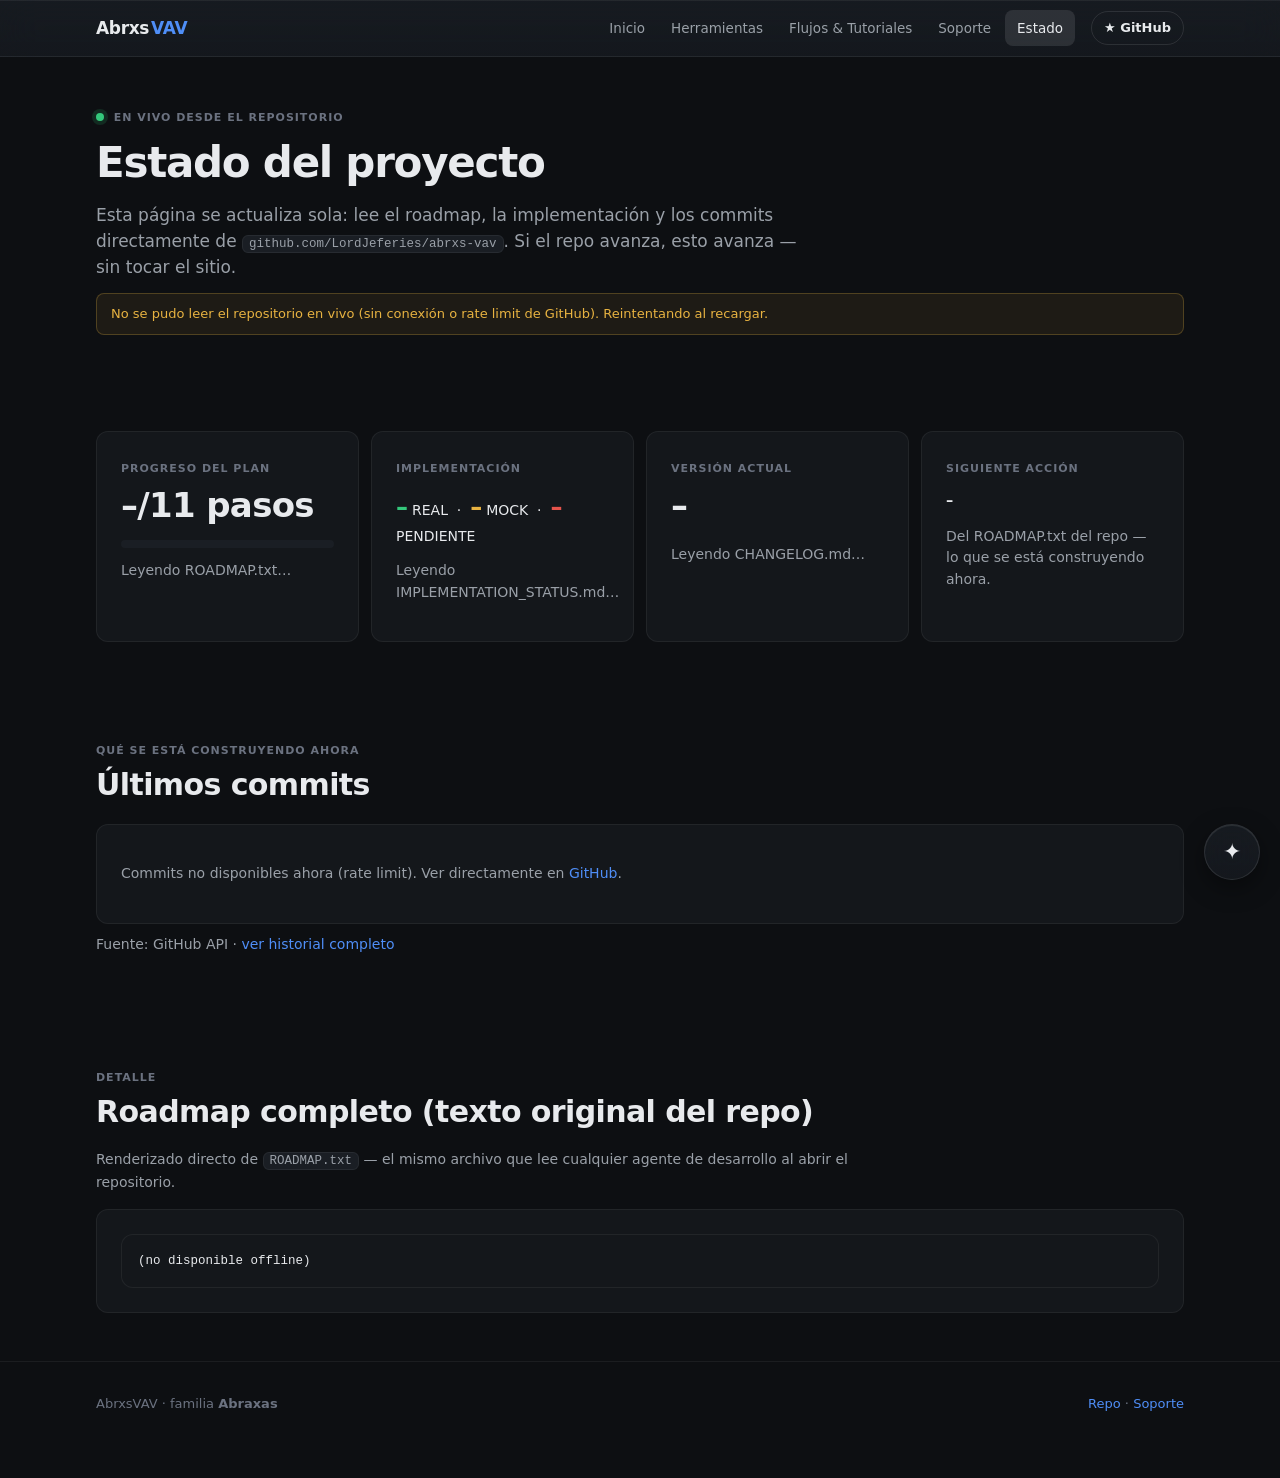
==== status.html @ 5ef49d7b "Sitio oficial AbrxsVAV: landing, herramientas, flujos+tutoriales, soporte, asistente local y status " ====
<!doctype html>
<html lang="es">
<head>
<meta charset="utf-8">
<meta name="viewport" content="width=device-width,initial-scale=1,viewport-fit=cover">
<title>Estado del proyecto — AbrxsVAV</title>
<meta name="description" content="Estado en vivo del desarrollo de AbrxsVAV, leído directamente del repositorio: roadmap, versiones y últimos commits.">
<meta name="theme-color" content="#0d0f12">
<link rel="stylesheet" href="assets/style.css">
</head>
<body>
<nav class="nav"><div class="nav-in">
  <a class="brand" href="index.html">Abrxs<b>VAV</b></a>
  <div class="nav-links">
    <a href="index.html">Inicio</a><a href="tools.html">Herramientas</a>
    <a href="workflows.html">Flujos & Tutoriales</a><a href="support.html">Soporte</a>
    <a href="status.html">Estado</a>
  </div>
  <a class="gh-link" href="https://github.com/LordJeferies/abrxs-vav" target="_blank" rel="noopener">★ GitHub</a>
</div></nav>

<main class="wrap">
<section>
  <span class="k"><span class="live-dot"></span>&nbsp; En vivo desde el repositorio</span>
  <h1 style="font-size:clamp(28px,4vw,42px)">Estado del proyecto</h1>
  <p class="lead">Esta página se actualiza sola: lee el roadmap, la implementación y los commits
  directamente de <code>github.com/LordJeferies/abrxs-vav</code>. Si el repo avanza, esto avanza —
  sin tocar el sitio.</p>
  <div class="err-note" id="net-error" style="display:none"></div>
</section>

<section>
  <div class="status-grid">
    <div class="card"><span class="k">Progreso del plan</span>
      <div class="stat-num"><span id="steps-done">–</span>/<span id="steps-total">11</span> pasos</div>
      <div class="bar"><i id="steps-bar" style="width:0%"></i></div>
      <p class="sub" id="steps-note" style="margin-top:12px">Leyendo ROADMAP.txt…</p></div>
    <div class="card"><span class="k">Implementación</span>
      <div style="margin-top:10px;font-size:14px">
        <span class="stat-ok stat-num" style="font-size:24px" id="real-n">–</span> REAL &nbsp;·&nbsp;
        <span class="stat-warn stat-num" style="font-size:24px" id="mock-n">–</span> MOCK &nbsp;·&nbsp;
        <span class="stat-bad stat-num" style="font-size:24px" id="pend-n">–</span> PENDIENTE</div>
      <p class="sub" id="impl-note" style="margin-top:12px">Leyendo IMPLEMENTATION_STATUS.md…</p></div>
    <div class="card"><span class="k">Versión actual</span>
      <div class="stat-num" id="version">–</div>
      <p class="sub" id="version-note" style="margin-top:12px">Leyendo CHANGELOG.md…</p></div>
    <div class="card"><span class="k">Siguiente acción</span>
      <div style="margin-top:10px;font-size:14.5px;font-weight:600" id="next-action">–</div>
      <p class="sub">Del ROADMAP.txt del repo — lo que se está construyendo ahora.</p></div>
  </div>
</section>

<section>
  <span class="k">Qué se está construyendo ahora</span>
  <h2>Últimos commits</h2>
  <div class="card" style="margin-top:16px" id="commits"><p class="sub">Leyendo commits del repo…</p></div>
  <p class="sub" style="margin-top:10px">Fuente: GitHub API ·
  <a href="https://github.com/LordJeferies/abrxs-vav/commits/main" target="_blank" rel="noopener">ver historial completo</a></p>
</section>

<section>
  <span class="k">Detalle</span>
  <h2>Roadmap completo (texto original del repo)</h2>
  <p class="sub">Renderizado directo de <code>ROADMAP.txt</code> — el mismo archivo que lee cualquier
  agente de desarrollo al abrir el repositorio.</p>
  <div class="card" style="margin-top:16px"><pre id="roadmap-raw" style="margin:0;max-height:480px;overflow:auto">Cargando ROADMAP.txt…</pre></div>
</section>
</main>

<footer><div class="wrap">
  <span>AbrxsVAV · familia <b>Abraxas</b></span>
  <span><a href="https://github.com/LordJeferies/abrxs-vav">Repo</a> · <a href="support.html">Soporte</a></span>
</div></footer>
<script src="assets/app.js"></script>
<script>
(function(){
  "use strict";
  var RAW="https://raw.githubusercontent.com/LordJeferies/abrxs-vav/main/";
  var API="https://api.github.com/repos/LordJeferies/abrxs-vav/";
  function err(msg){var e=document.getElementById("net-error");e.style.display="block";e.textContent=msg;}
  function txt(url){return fetch(url,{cache:"no-store"}).then(function(r){if(!r.ok)throw new Error(r.status);return r.text();});}

  /* ROADMAP */
  txt(RAW+"ROADMAP.txt").then(function(t){
    document.getElementById("roadmap-raw").textContent=t;
    var steps=t.match(/^\s*\[([ x✅])\]\s*PASO\s*(\d+)/gim)||[];
    var done=(t.match(/^\s*\[x\]\s*PASO/gim)||[]).length;
    var total=Math.max(steps.length,11);
    document.getElementById("steps-done").textContent=done;
    document.getElementById("steps-total").textContent=total;
    document.getElementById("steps-bar").style.width=Math.round(done/total*100)+"%";
    var m=t.match(/SIGUIENTE ACCI[OÓ]N\n?\s*(?:←\s*)?(.+)/i);
    if(m)document.getElementById("next-action").textContent=m[1].replace(/←.*$/,"").trim()||"Ver ROADMAP.txt";
    else{var p2=t.match(/^\s*\[\s\]\s*PASO\s*(\d+)[^\n]*/im);if(p2)document.getElementById("next-action").textContent="Paso "+p2[1]+" del plan de construcción";}
    var nt=document.getElementById("steps-note");
    nt.innerHTML="Sincronizado con el repo · progreso = pasos completados del <a href='https://github.com/LordJeferies/abrxs-vav/blob/main/ROADMAP.txt' target='_blank' rel='noopener'>ROADMAP.txt</a>";
  }).catch(function(){err("No se pudo leer el repositorio en vivo (sin conexión o rate limit de GitHub). Reintentando al recargar.");document.getElementById("roadmap-raw").textContent="(no disponible offline)";});

  /* IMPLEMENTATION_STATUS */
  txt(RAW+"docs/IMPLEMENTATION_STATUS.md").then(function(t){
    function count(section,stop){
      var re=new RegExp("## "+section+"[\\s\\S]*?(?=## "+stop+"|$)","i");var m=t.match(re);if(!m)return 0;
      return (m[0].match(/^\s*[-*]\s+/gm)||[]).length;
    }
    document.getElementById("real-n").textContent=count("REAL","MOCK");
    document.getElementById("mock-n").textContent=count("MOCK","PENDIENTE");
    document.getElementById("pend-n").textContent=count("PENDIENTE","$");
    document.getElementById("impl-note").innerHTML="Conteo de ítems en <a href='https://github.com/LordJeferies/abrxs-vav/blob/main/docs/IMPLEMENTATION_STATUS.md' target='_blank' rel='noopener'>docs/IMPLEMENTATION_STATUS.md</a> (REAL/MOCK/PENDIENTE).";
  }).catch(function(){});

  /* CHANGELOG */
  txt(RAW+"CHANGELOG.md").then(function(t){
    var m=t.match(/^##\s+(.+)$/m);
    if(m){document.getElementById("version").textContent=m[1].replace(/·.*$/,"").trim();document.getElementById("version-note").textContent=m[1].trim();}
  }).catch(function(){});

  /* COMMITS */
  fetch(API+"commits?per_page=8",{cache:"no-store"}).then(function(r){if(!r.ok)throw 0;return r.json();}).then(function(cs){
    var box=document.getElementById("commits");box.innerHTML="";
    cs.forEach(function(c){
      var msg=(c.commit.message.split("\n")[0]||"");
      var d=new Date(c.commit.author.date).toLocaleDateString("es", {day:"numeric",month:"short",year:"numeric"});
      var row=document.createElement("div");row.className="commit";
      var a=document.createElement("a");a.className="sha";a.href=c.html_url;a.target="_blank";a.rel="noopener";
      a.textContent=c.sha.slice(0,7);
      var s=document.createElement("span");s.textContent=msg;
      var t=document.createElement("span");t.className="date";t.textContent=d;
      row.appendChild(a);row.appendChild(s);row.appendChild(t);box.appendChild(row);
    });
  }).catch(function(){
    document.getElementById("commits").innerHTML="<p class='sub'>Commits no disponibles ahora (rate limit). Ver directamente en <a href='https://github.com/LordJeferies/abrxs-vav/commits/main' target='_blank' rel='noopener'>GitHub</a>.</p>";
  });
})();
</script>
</body>
</html>
---- assets/style.css ----
/* ABRXSVAV STATUS — sitio oficial · cumple el canon visual de la app (dark-first,
   contenido sólido, glass SOLO en capa UI: nav + chat flotante) */
:root{
  --bg:#0d0f12; --s1:#14171b; --s2:#1a1e24; --s3:#20252c;
  --tx:#e8eaed; --tx2:#9aa0a8; --tx3:#6b7280;
  --b1:rgb(255 255 255/.06); --b2:rgb(255 255 255/.10); --b3:rgb(255 255 255/.18);
  --acc:#4f8ef7; --acc-soft:rgb(79 142 247/.14);
  --ok:#34c77b; --warn:#e8b341; --bad:#e5534b;
  --r-s:8px; --r-m:12px; --r-l:16px; --r-xl:22px; --pill:999px;
  --sp1:4px; --sp2:8px; --sp3:12px; --sp4:16px; --sp6:24px; --sp8:32px; --sp12:48px; --sp16:64px;
  --font:-apple-system,BlinkMacSystemFont,"SF Pro Text","Segoe UI",system-ui,sans-serif;
  --glass:linear-gradient(rgb(32 37 44/.55),rgb(26 30 36/.62));
  --glass-blur:blur(20px) saturate(180%);
  --dur:.2s; --ease:cubic-bezier(.2,0,0,1);
}
*,*::before,*::after{box-sizing:border-box}
html{scroll-behavior:smooth}
body{margin:0;background:var(--bg);color:var(--tx);font-family:var(--font);
  font-size:15px;line-height:1.55;-webkit-font-smoothing:antialiased}
a{color:var(--acc);text-decoration:none}
a:hover{text-decoration:underline}
:focus-visible{outline:2px solid var(--acc);outline-offset:2px;border-radius:6px}
*{scrollbar-width:thin;scrollbar-color:var(--b3) transparent}
::-webkit-scrollbar{width:10px;height:10px}
::-webkit-scrollbar-thumb{background:var(--b3);border-radius:999px;border:3px solid transparent;background-clip:content-box}

/* ── nav (única superficie glass del sitio) ── */
.nav{position:sticky;top:0;z-index:50;background:var(--glass);
  backdrop-filter:var(--glass-blur);-webkit-backdrop-filter:var(--glass-blur);
  border-bottom:1px solid var(--b1);box-shadow:inset 0 1px 0 rgb(255 255 255/.06)}
.nav-in{max-width:1120px;margin:0 auto;display:flex;align-items:center;gap:var(--sp4);
  padding:0 var(--sp4);height:56px}
.brand{font-weight:700;font-size:17px;letter-spacing:-.02em;color:var(--tx);display:flex;gap:2px}
.brand b{color:var(--acc);font-weight:700}
.nav-links{display:flex;gap:2px;margin-left:auto;overflow-x:auto}
.nav-links a{color:var(--tx2);padding:8px 12px;border-radius:var(--r-s);font-size:13.5px;font-weight:500;white-space:nowrap}
.nav-links a:hover{color:var(--tx);background:var(--b1);text-decoration:none}
.nav-links a[aria-current="page"]{color:var(--tx);background:var(--b2)}
.gh-link{display:inline-flex;align-items:center;gap:6px;font-size:13px;font-weight:600;
  color:var(--tx)!important;border:1px solid var(--b2);padding:6px 12px;border-radius:var(--pill)}
.gh-link:hover{border-color:var(--b3);background:var(--b1);text-decoration:none!important}

.wrap{max-width:1120px;margin:0 auto;padding:0 var(--sp4)}
section{padding:var(--sp12) 0}
.k{font-size:11px;font-weight:600;text-transform:uppercase;letter-spacing:.09em;color:var(--tx3)}
h1{font-size:clamp(30px,5vw,52px);line-height:1.08;letter-spacing:-.03em;margin:var(--sp3) 0 var(--sp4);font-weight:700}
h2{font-size:clamp(22px,3vw,30px);letter-spacing:-.02em;margin:0 0 var(--sp3);font-weight:700}
h3{font-size:17px;margin:var(--sp6) 0 var(--sp2);font-weight:600}
.lead{color:var(--tx2);font-size:17px;max-width:720px;margin:0}
.sub{color:var(--tx2);font-size:14px;max-width:760px}

/* ── superficies de contenido (sólidas) ── */
.card{background:var(--s1);border:1px solid var(--b1);border-radius:var(--r-m);padding:var(--sp6)}
.card:hover{border-color:var(--b2)}
.grid{display:grid;gap:var(--sp3)}
.g2{grid-template-columns:repeat(auto-fit,minmax(300px,1fr))}
.g3{grid-template-columns:repeat(auto-fit,minmax(240px,1fr))}
.tag{display:inline-block;font-size:11px;font-weight:600;padding:3px 10px;border-radius:var(--pill);
  border:1px solid var(--b2);color:var(--tx2);margin:2px 4px 2px 0}
.tag.ok{color:var(--ok);border-color:rgb(52 199 123/.4)}
.tag.warn{color:var(--warn);border-color:rgb(232 179 65/.4)}
.tag.acc{color:var(--acc);border-color:rgb(79 142 247/.4)}
.badge{display:inline-flex;align-items:center;gap:6px;font-size:12px;font-weight:600;
  padding:4px 12px;border-radius:var(--pill);background:var(--acc-soft);color:var(--acc)}
code,.mono{font-family:ui-monospace,"SF Mono",SFMono-Regular,Menlo,monospace;font-size:12.5px}
code{background:var(--s2);border:1px solid var(--b1);border-radius:6px;padding:1px 6px}
pre{background:var(--s1);border:1px solid var(--b1);border-radius:var(--r-m);padding:var(--sp4);
  overflow-x:auto;font-size:12.5px;line-height:1.6}
pre code{background:none;border:none;padding:0}
.btn{display:inline-flex;align-items:center;gap:8px;font-weight:600;font-size:14px;
  padding:10px 18px;border-radius:var(--r-s);border:1px solid var(--b2);color:var(--tx);
  background:var(--s2);transition:all var(--dur) var(--ease);cursor:pointer}
.btn:hover{border-color:var(--b3);transform:translateY(-1px);text-decoration:none}
.btn.primary{background:var(--acc);border-color:var(--acc);color:#fff}
.btn.primary:hover{filter:brightness(1.1)}

/* hero */
.hero{padding:var(--sp16) 0 var(--sp12);position:relative;overflow:hidden}
.hero::before{content:"";position:absolute;inset:-40% -20% auto;height:120%;
  background:radial-gradient(600px 300px at 70% 0%,rgb(79 142 247/.13),transparent 70%);pointer-events:none}
.hero .badge{margin-bottom:var(--sp4)}
.cta-row{display:flex;gap:var(--sp3);flex-wrap:wrap;margin-top:var(--sp6)}

/* estaciones / features */
.station{display:flex;flex-direction:column;gap:6px}
.station .ico{font-size:20px}
.station p{margin:0;color:var(--tx2);font-size:13.5px}
.station b{font-size:15px}

/* tabla */
table{width:100%;border-collapse:collapse;font-size:13.5px}
th{font-size:11px;text-transform:uppercase;letter-spacing:.08em;color:var(--tx3);text-align:left;padding:10px 12px;border-bottom:1px solid var(--b2)}
td{padding:10px 12px;border-bottom:1px solid var(--b1);vertical-align:top;color:var(--tx2)}
td:first-child{color:var(--tx);font-weight:500}
tr:last-child td{border-bottom:none}

/* pasos / tutorial */
.step{display:flex;gap:var(--sp4);padding:var(--sp4) 0;border-bottom:1px solid var(--b1)}
.step:last-child{border-bottom:none}
.step-n{flex:0 0 32px;height:32px;border-radius:50%;background:var(--acc-soft);color:var(--acc);
  display:grid;place-items:center;font-weight:700;font-size:14px}
details{border:1px solid var(--b1);border-radius:var(--r-m);background:var(--s1);margin-bottom:var(--sp2)}
summary{cursor:pointer;padding:14px 18px;font-weight:600;font-size:14.5px;list-style:none}
summary::before{content:"▸";color:var(--acc);margin-right:10px;display:inline-block;transition:transform var(--dur)}
details[open] summary::before{transform:rotate(90deg)}
details .body{padding:0 18px 16px;color:var(--tx2);font-size:14px}

/* status dinámico */
.status-grid{display:grid;gap:var(--sp3);grid-template-columns:repeat(auto-fit,minmax(260px,1fr))}
.bar{height:8px;border-radius:var(--pill);background:var(--s2);overflow:hidden;margin-top:8px}
.bar>i{display:block;height:100%;background:linear-gradient(90deg,var(--acc),#7db1ff);border-radius:999px;transition:width .6s var(--ease)}
.stat-num{font-size:34px;font-weight:700;letter-spacing:-.02em}
.stat-ok{color:var(--ok)} .stat-warn{color:var(--warn)} .stat-bad{color:var(--bad)}
.commit{display:flex;gap:var(--sp3);padding:10px 0;border-bottom:1px solid var(--b1);font-size:13.5px}
.commit:last-child{border-bottom:none}
.commit .sha{color:var(--acc);font-family:ui-monospace,Menlo,monospace;font-size:12px}
.commit .date{color:var(--tx3);font-size:12px;margin-left:auto;white-space:nowrap}
.live-dot{width:8px;height:8px;border-radius:50%;background:var(--ok);display:inline-block;
  box-shadow:0 0 0 4px rgb(52 199 123/.15);animation:pulse 2s infinite}
@keyframes pulse{50%{box-shadow:0 0 0 7px rgb(52 199 123/.05)}}
.err-note{color:var(--warn);font-size:13px;background:rgb(232 179 65/.08);border:1px solid rgb(232 179 65/.25);
  border-radius:var(--r-s);padding:10px 14px;margin-top:var(--sp3)}

/* footer */
footer{border-top:1px solid var(--b1);padding:var(--sp8) 0 var(--sp16);color:var(--tx3);font-size:13px}
footer .wrap{display:flex;gap:var(--sp6);flex-wrap:wrap;justify-content:space-between}

/* ── asistente (chat flotante — segunda superficie glass) ── */
.chat-fab{position:fixed;right:20px;bottom:20px;z-index:90;width:56px;height:56px;border-radius:50%;
  border:1px solid var(--b2);background:var(--glass);backdrop-filter:var(--glass-blur);
  -webkit-backdrop-filter:var(--glass-blur);color:var(--tx);font-size:22px;cursor:pointer;
  box-shadow:0 8px 24px rgb(0 0 0/.4),inset 0 1px 0 rgb(255 255 255/.08)}
.chat-fab:hover{transform:translateY(-2px)}
.chat-panel{position:fixed;right:20px;bottom:88px;z-index:90;width:min(380px,calc(100vw - 32px));
  height:min(520px,calc(100vh - 120px));display:none;flex-direction:column;border-radius:var(--r-xl);
  border:1px solid var(--b2);background:var(--glass);backdrop-filter:var(--glass-blur);
  -webkit-backdrop-filter:var(--glass-blur);box-shadow:0 24px 64px rgb(0 0 0/.5);overflow:hidden}
.chat-panel.open{display:flex}
.chat-head{padding:14px 16px;border-bottom:1px solid var(--b1);display:flex;align-items:center;gap:10px}
.chat-head b{font-size:14.5px}
.chat-head .k{display:block}
.chat-log{flex:1;overflow-y:auto;padding:14px 16px;display:flex;flex-direction:column;gap:10px}
.msg{max-width:88%;padding:10px 14px;border-radius:14px;font-size:13.5px;line-height:1.5}
.msg.user{align-self:flex-end;background:var(--acc);color:#fff;border-bottom-right-radius:4px}
.msg.bot{align-self:flex-start;background:var(--s2);border:1px solid var(--b1);border-bottom-left-radius:4px}
.msg.bot a{font-weight:600}
.msg.bot .src{display:block;margin-top:6px;font-size:11px;color:var(--tx3)}
.chips{display:flex;flex-wrap:wrap;gap:6px;padding:0 16px 10px}
.chips button{font-size:11.5px;color:var(--tx2);background:var(--s2);border:1px solid var(--b1);
  border-radius:var(--pill);padding:5px 10px;cursor:pointer}
.chips button:hover{color:var(--tx);border-color:var(--b3)}
.chat-input{display:flex;gap:8px;padding:12px 16px;border-top:1px solid var(--b1)}
.chat-input input{flex:1;background:var(--s2);border:1px solid var(--b1);border-radius:var(--r-s);
  padding:10px 12px;color:var(--tx);font-size:13.5px;font-family:inherit}
.chat-input button{background:var(--acc);border:none;color:#fff;border-radius:var(--r-s);
  width:40px;cursor:pointer;font-size:15px}
.privacy{font-size:10.5px;color:var(--tx3);padding:0 16px 10px;text-align:center}

@media(max-width:720px){
  .nav-links a{padding:8px 8px;font-size:12.5px}
  section{padding:var(--sp8) 0}
  h1{font-size:34px}
}
@media (prefers-reduced-transparency:reduce){
  .nav,.chat-fab,.chat-panel{backdrop-filter:none;-webkit-backdrop-filter:none;background:var(--s2)}
}
@media (prefers-reduced-motion:reduce){
  *,*::before,*::after{animation-duration:.01ms!important;transition-duration:.01ms!important}
}
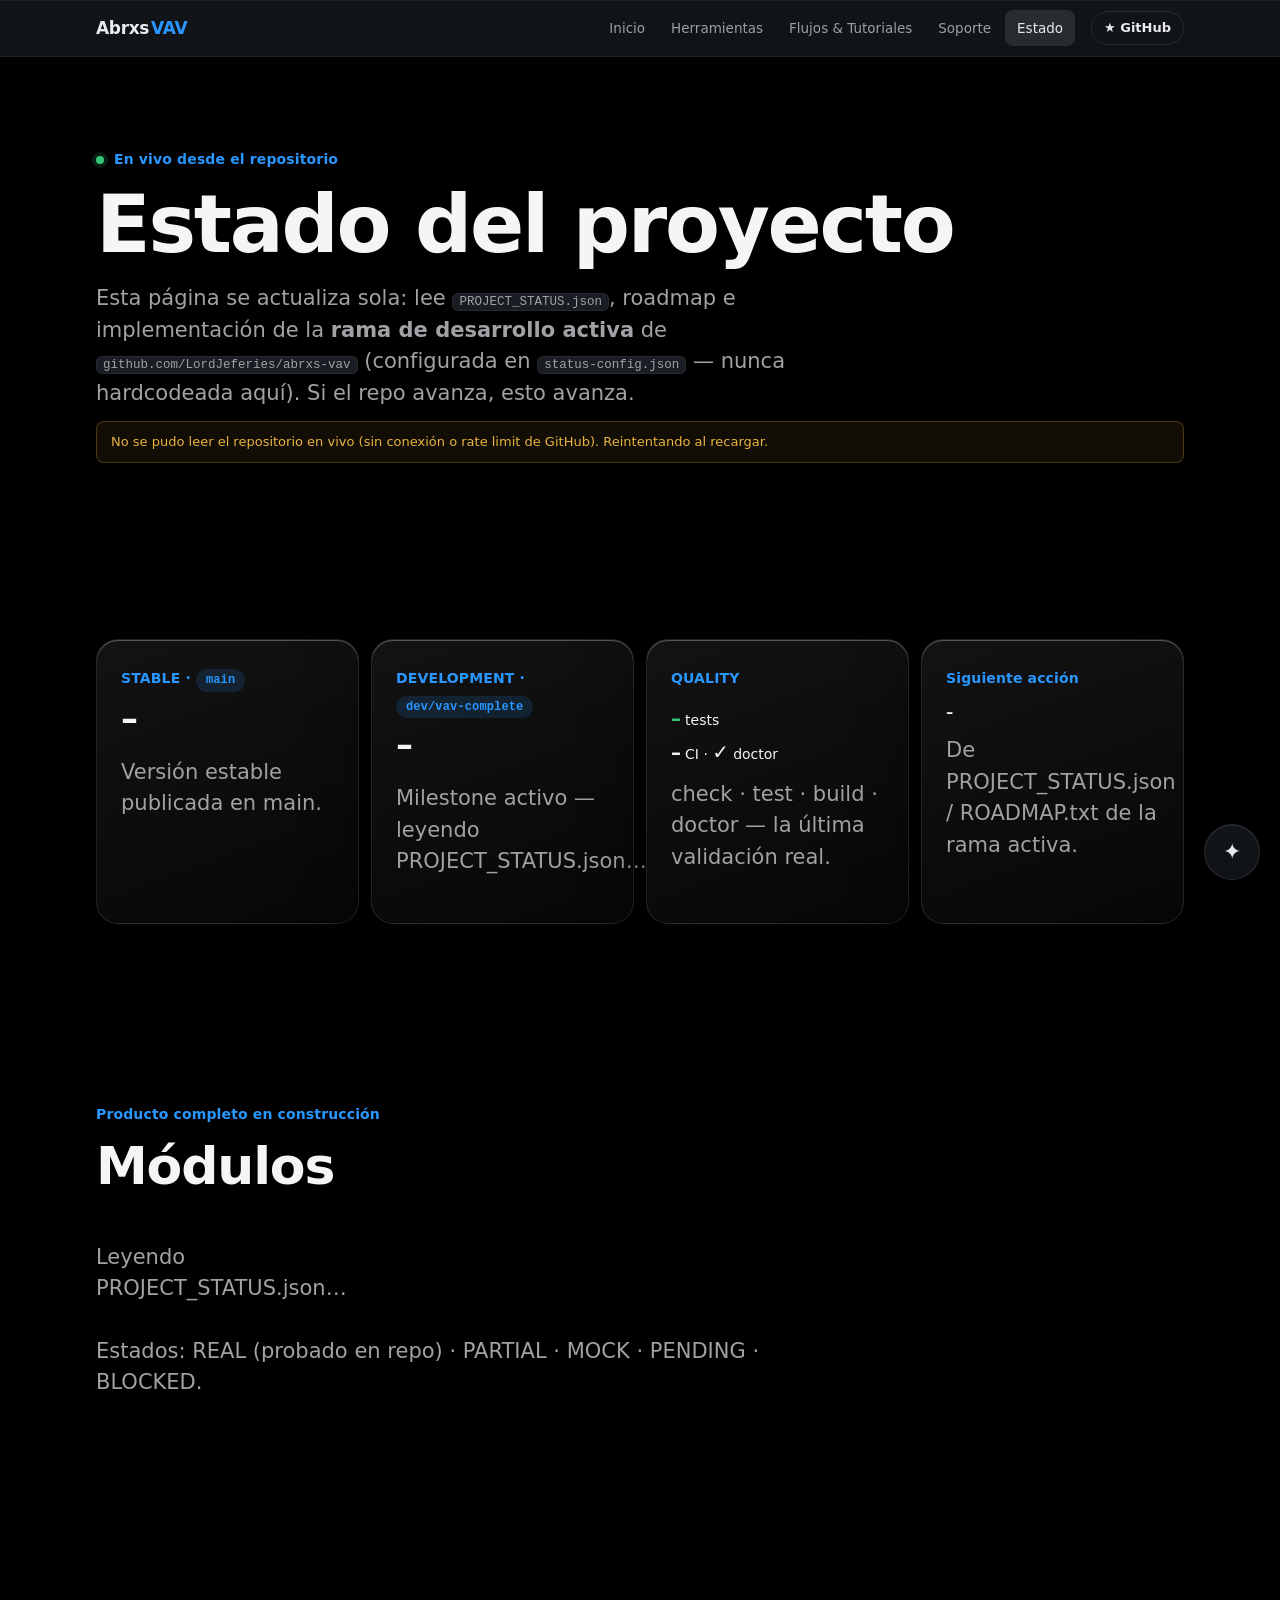
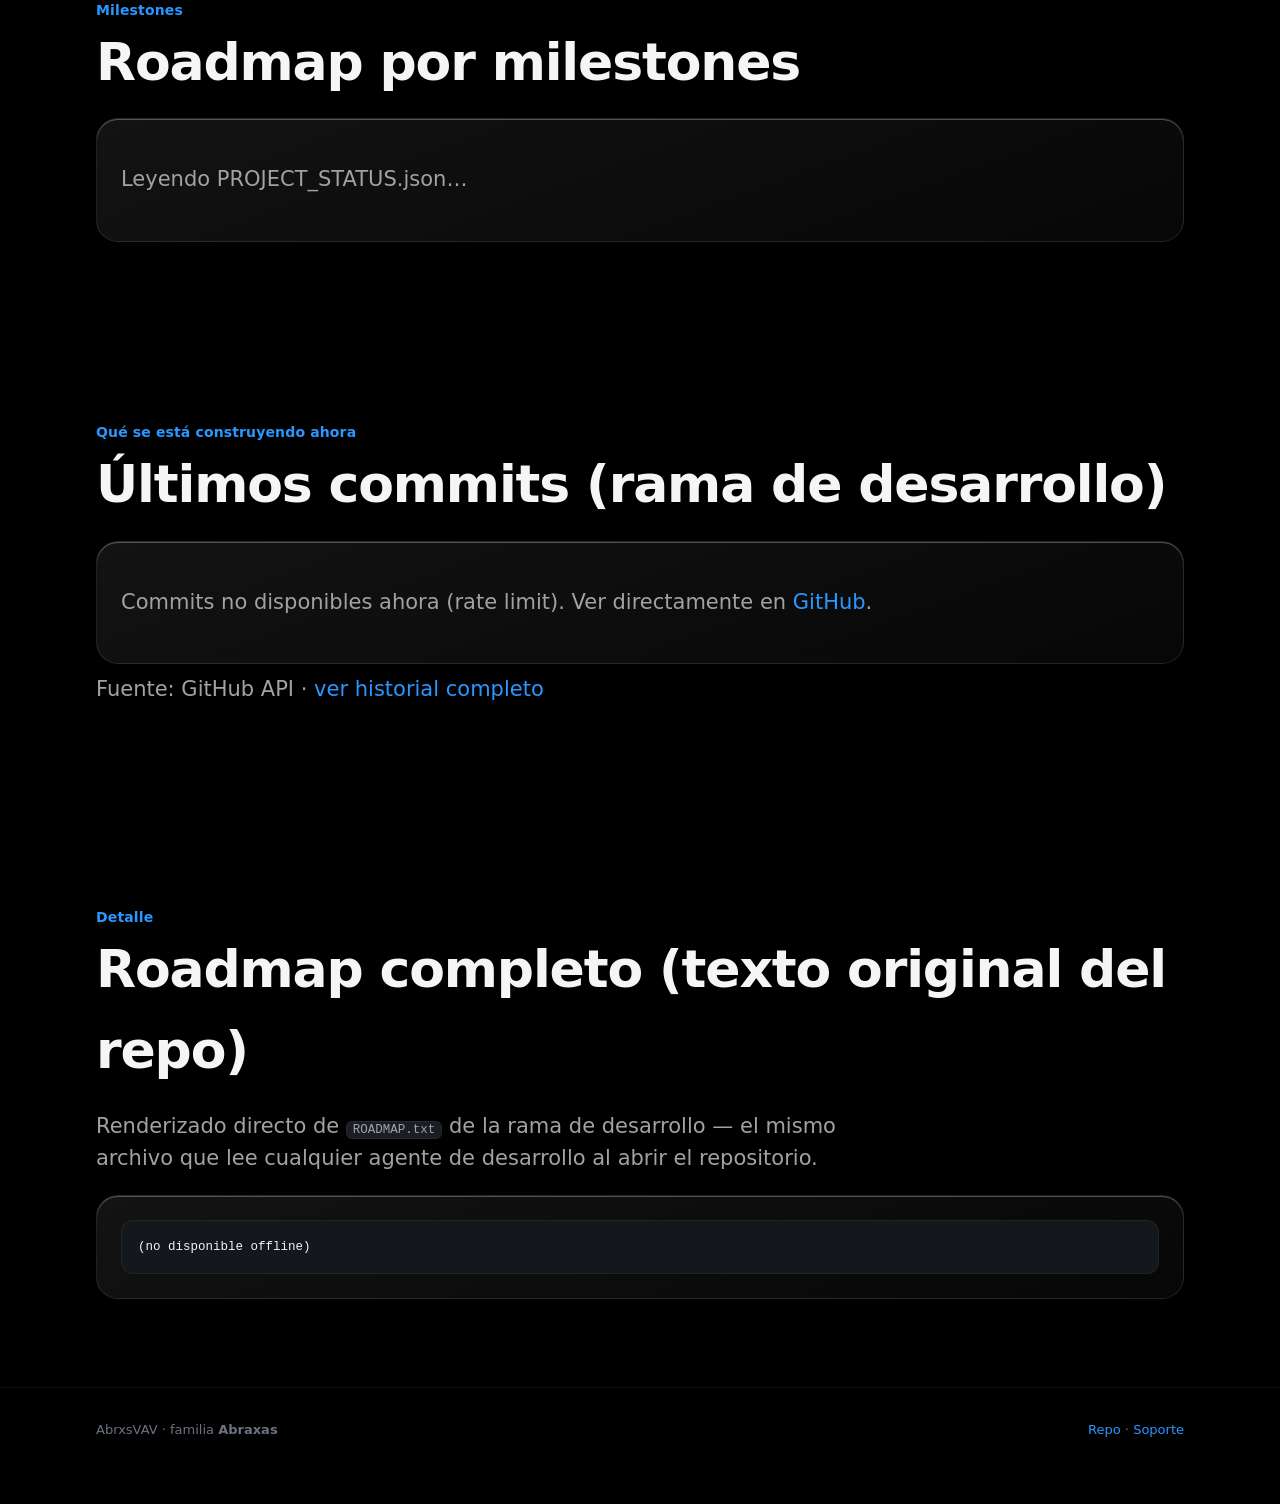
==== commit 6775489b: "status.html: STABLE/DEVELOPMENT/QUALITY/MODULES desde PROJECT_STATUS.json - status-config.json nuevo" ====
--- a/status.html
+++ b/status.html
@@ -4,9 +4,21 @@
 <meta charset="utf-8">
 <meta name="viewport" content="width=device-width,initial-scale=1,viewport-fit=cover">
 <title>Estado del proyecto — AbrxsVAV</title>
-<meta name="description" content="Estado en vivo del desarrollo de AbrxsVAV, leído directamente del repositorio: roadmap, versiones y últimos commits.">
-<meta name="theme-color" content="#0d0f12">
+<meta name="description" content="Estado en vivo del desarrollo de AbrxsVAV: STABLE (main), DEVELOPMENT (rama activa), calidad, módulos y últimos commits. Lee PROJECT_STATUS.json del repositorio.">
+<meta name="theme-color" content="#0d0f12"><link rel="manifest" href="manifest.json"><link rel="icon" href="assets/icon.svg" type="image/svg+xml"><link rel="apple-touch-icon" href="assets/icon.svg"><meta name="apple-mobile-web-app-capable" content="yes"><meta name="apple-mobile-web-app-status-bar-style" content="black-translucent">
 <link rel="stylesheet" href="assets/style.css">
+<style>
+.chip{display:inline-block;padding:2px 10px;border-radius:999px;font-size:11.5px;font-weight:700;letter-spacing:.04em;margin:2px 4px 2px 0}
+.chip-REAL{background:rgba(48,209,88,.16);color:#30d158}
+.chip-PARTIAL{background:rgba(41,151,255,.16);color:#2997ff}
+.chip-MOCK{background:rgba(255,214,10,.14);color:#ffd60a}
+.chip-PENDING{background:rgba(142,142,147,.18);color:#a1a1a6}
+.chip-BLOCKED{background:rgba(255,69,58,.16);color:#ff453a}
+.mod-grid{display:grid;grid-template-columns:repeat(auto-fill,minmax(168px,1fr));gap:10px;margin-top:14px}
+.mod{padding:12px 14px;border-radius:14px;background:rgba(255,255,255,.04);border:1px solid rgba(255,255,255,.07)}
+.mod b{display:block;font-size:13.5px}
+.branch-tag{display:inline-block;padding:2px 10px;border-radius:999px;background:rgba(41,151,255,.14);color:#2997ff;font-size:12px;font-weight:600;font-family:ui-monospace,monospace}
+</style>
 </head>
 <body>
 <nav class="nav"><div class="nav-in">
@@ -23,46 +35,59 @@
 <section>
   <span class="k"><span class="live-dot"></span>&nbsp; En vivo desde el repositorio</span>
   <h1 style="font-size:clamp(28px,4vw,42px)">Estado del proyecto</h1>
-  <p class="lead">Esta página se actualiza sola: lee el roadmap, la implementación y los commits
-  directamente de <code>github.com/LordJeferies/abrxs-vav</code>. Si el repo avanza, esto avanza —
-  sin tocar el sitio.</p>
+  <p class="lead">Esta página se actualiza sola: lee <code>PROJECT_STATUS.json</code>, roadmap e
+  implementación de la <b>rama de desarrollo activa</b> de <code>github.com/LordJeferies/abrxs-vav</code>
+  (configurada en <code>status-config.json</code> — nunca hardcodeada aquí). Si el repo avanza, esto avanza.</p>
   <div class="err-note" id="net-error" style="display:none"></div>
 </section>
 
 <section>
   <div class="status-grid">
-    <div class="card"><span class="k">Progreso del plan</span>
-      <div class="stat-num"><span id="steps-done">–</span>/<span id="steps-total">11</span> pasos</div>
-      <div class="bar"><i id="steps-bar" style="width:0%"></i></div>
-      <p class="sub" id="steps-note" style="margin-top:12px">Leyendo ROADMAP.txt…</p></div>
-    <div class="card"><span class="k">Implementación</span>
-      <div style="margin-top:10px;font-size:14px">
-        <span class="stat-ok stat-num" style="font-size:24px" id="real-n">–</span> REAL &nbsp;·&nbsp;
-        <span class="stat-warn stat-num" style="font-size:24px" id="mock-n">–</span> MOCK &nbsp;·&nbsp;
-        <span class="stat-bad stat-num" style="font-size:24px" id="pend-n">–</span> PENDIENTE</div>
-      <p class="sub" id="impl-note" style="margin-top:12px">Leyendo IMPLEMENTATION_STATUS.md…</p></div>
-    <div class="card"><span class="k">Versión actual</span>
-      <div class="stat-num" id="version">–</div>
-      <p class="sub" id="version-note" style="margin-top:12px">Leyendo CHANGELOG.md…</p></div>
+    <div class="card"><span class="k">STABLE · <span class="branch-tag" id="stable-branch">main</span></span>
+      <div class="stat-num" id="stable-version">–</div>
+      <p class="sub" id="stable-note" style="margin-top:12px">Versión estable publicada en main.</p></div>
+    <div class="card"><span class="k">DEVELOPMENT · <span class="branch-tag" id="dev-branch">–</span></span>
+      <div class="stat-num" id="dev-version">–</div>
+      <p class="sub" id="dev-milestone" style="margin-top:12px">Milestone activo — leyendo PROJECT_STATUS.json…</p></div>
+    <div class="card"><span class="k">QUALITY</span>
+      <div style="margin-top:10px;font-size:14px;line-height:1.7">
+        <div><span class="stat-ok stat-num" style="font-size:20px" id="q-tests">–</span> tests</div>
+        <div><span class="stat-num" style="font-size:20px" id="q-ci">–</span> CI · <span class="stat-num" style="font-size:20px" id="q-doctor">✓</span> doctor</div>
+      </div>
+      <p class="sub" id="quality-note" style="margin-top:10px">check · test · build · doctor — la última validación real.</p></div>
     <div class="card"><span class="k">Siguiente acción</span>
       <div style="margin-top:10px;font-size:14.5px;font-weight:600" id="next-action">–</div>
-      <p class="sub">Del ROADMAP.txt del repo — lo que se está construyendo ahora.</p></div>
+      <p class="sub" id="next-note" style="margin-top:12px">De PROJECT_STATUS.json / ROADMAP.txt de la rama activa.</p></div>
   </div>
 </section>
 
 <section>
+  <span class="k">Producto completo en construcción</span>
+  <h2>Módulos</h2>
+  <div class="mod-grid" id="modules"><p class="sub">Leyendo PROJECT_STATUS.json…</p></div>
+  <p class="sub" style="margin-top:10px">Estados: REAL (probado en repo) · PARTIAL · MOCK · PENDING · BLOCKED.</p>
+  <div id="blockers" style="margin-top:14px"></div>
+</section>
+
+<section>
+  <span class="k">Milestones</span>
+  <h2>Roadmap por milestones</h2>
+  <div class="card" style="margin-top:16px" id="milestones"><p class="sub">Leyendo PROJECT_STATUS.json…</p></div>
+</section>
+
+<section>
   <span class="k">Qué se está construyendo ahora</span>
-  <h2>Últimos commits</h2>
-  <div class="card" style="margin-top:16px" id="commits"><p class="sub">Leyendo commits del repo…</p></div>
+  <h2>Últimos commits (rama de desarrollo)</h2>
+  <div class="card" style="margin-top:16px" id="commits"><p class="sub">Leyendo commits…</p></div>
   <p class="sub" style="margin-top:10px">Fuente: GitHub API ·
-  <a href="https://github.com/LordJeferies/abrxs-vav/commits/main" target="_blank" rel="noopener">ver historial completo</a></p>
+  <a href="https://github.com/LordJeferies/abrxs-vav/commits/dev/vav-complete" target="_blank" rel="noopener">ver historial completo</a></p>
 </section>
 
 <section>
   <span class="k">Detalle</span>
   <h2>Roadmap completo (texto original del repo)</h2>
-  <p class="sub">Renderizado directo de <code>ROADMAP.txt</code> — el mismo archivo que lee cualquier
-  agente de desarrollo al abrir el repositorio.</p>
+  <p class="sub">Renderizado directo de <code>ROADMAP.txt</code> de la rama de desarrollo — el mismo
+  archivo que lee cualquier agente de desarrollo al abrir el repositorio.</p>
   <div class="card" style="margin-top:16px"><pre id="roadmap-raw" style="margin:0;max-height:480px;overflow:auto">Cargando ROADMAP.txt…</pre></div>
 </section>
 </main>
@@ -75,61 +100,96 @@
 <script>
 (function(){
   "use strict";
-  var RAW="https://raw.githubusercontent.com/LordJeferies/abrxs-vav/main/";
+  var REPO="LordJeferies/abrxs-vav", DEV="dev/vav-complete", STABLE="main", STATUS_PATH="docs/PROJECT_STATUS.json";
   var API="https://api.github.com/repos/LordJeferies/abrxs-vav/";
   function err(msg){var e=document.getElementById("net-error");e.style.display="block";e.textContent=msg;}
   function txt(url){return fetch(url,{cache:"no-store"}).then(function(r){if(!r.ok)throw new Error(r.status);return r.text();});}
+  function raw(branch,path){return txt("https://raw.githubusercontent.com/"+REPO+"/"+branch+"/"+path);}
+  function chip(state){var s=document.createElement("span");s.className="chip chip-"+state;s.textContent=state;return s;}
 
-  /* ROADMAP */
-  txt(RAW+"ROADMAP.txt").then(function(t){
-    document.getElementById("roadmap-raw").textContent=t;
-    var steps=t.match(/^\s*\[([ x✅])\]\s*PASO\s*(\d+)/gim)||[];
-    var done=(t.match(/^\s*\[x\]\s*PASO/gim)||[]).length;
-    var total=Math.max(steps.length,11);
-    document.getElementById("steps-done").textContent=done;
-    document.getElementById("steps-total").textContent=total;
-    document.getElementById("steps-bar").style.width=Math.round(done/total*100)+"%";
-    var m=t.match(/SIGUIENTE ACCI[OÓ]N\n?\s*(?:←\s*)?(.+)/i);
-    if(m)document.getElementById("next-action").textContent=m[1].replace(/←.*$/,"").trim()||"Ver ROADMAP.txt";
-    else{var p2=t.match(/^\s*\[\s\]\s*PASO\s*(\d+)[^\n]*/im);if(p2)document.getElementById("next-action").textContent="Paso "+p2[1]+" del plan de construcción";}
-    var nt=document.getElementById("steps-note");
-    nt.innerHTML="Sincronizado con el repo · progreso = pasos completados del <a href='https://github.com/LordJeferies/abrxs-vav/blob/main/ROADMAP.txt' target='_blank' rel='noopener'>ROADMAP.txt</a>";
-  }).catch(function(){err("No se pudo leer el repositorio en vivo (sin conexión o rate limit de GitHub). Reintentando al recargar.");document.getElementById("roadmap-raw").textContent="(no disponible offline)";});
+  /* 1) Config de la rama activa (nunca hardcodeada en la página). */
+  fetch("status-config.json",{cache:"no-store"}).then(function(r){return r.ok?r.json():null;}).catch(function(){return null;}).then(function(cfg){
+    if(cfg&&cfg.repository)REPO=cfg.repository;
+    if(cfg&&cfg.developmentBranch)DEV=cfg.developmentBranch;
+    if(cfg&&cfg.stableBranch)STABLE=cfg.stableBranch;
+    if(cfg&&cfg.projectStatusPath)STATUS_PATH=cfg.projectStatusPath;
+    document.getElementById("dev-branch").textContent=DEV;
+    document.getElementById("stable-branch").textContent=STABLE;
+    loadAll();
+  });
 
-  /* IMPLEMENTATION_STATUS */
-  txt(RAW+"docs/IMPLEMENTATION_STATUS.md").then(function(t){
-    function count(section,stop){
-      var re=new RegExp("## "+section+"[\\s\\S]*?(?=## "+stop+"|$)","i");var m=t.match(re);if(!m)return 0;
-      return (m[0].match(/^\s*[-*]\s+/gm)||[]).length;
-    }
-    document.getElementById("real-n").textContent=count("REAL","MOCK");
-    document.getElementById("mock-n").textContent=count("MOCK","PENDIENTE");
-    document.getElementById("pend-n").textContent=count("PENDIENTE","$");
-    document.getElementById("impl-note").innerHTML="Conteo de ítems en <a href='https://github.com/LordJeferies/abrxs-vav/blob/main/docs/IMPLEMENTATION_STATUS.md' target='_blank' rel='noopener'>docs/IMPLEMENTATION_STATUS.md</a> (REAL/MOCK/PENDIENTE).";
-  }).catch(function(){});
+  function renderStatus(st){
+    document.getElementById("dev-version").textContent="v"+st.currentVersion;
+    document.getElementById("dev-milestone").textContent=st.currentMilestone||"";
+    document.getElementById("next-action").textContent=st.nextAction||"Ver ROADMAP.txt";
+    document.getElementById("next-note").textContent="Tarea actual: "+(st.currentTask||"—");
+    document.getElementById("stable-version").textContent="v"+st.currentVersion;
+    document.getElementById("stable-note").textContent="main permanece estable; el desarrollo activo vive en "+DEV+".";
+    document.getElementById("q-tests").textContent=st.tests&&st.tests.total?st.tests.total:"–";
+    document.getElementById("q-ci").textContent=st.ci&&/green|pass/i.test(st.ci)?"✓":"–";
+    document.getElementById("q-doctor").textContent=st.doctor?String(st.doctor).split("—")[0].trim():"–";
+    var mods=document.getElementById("modules");mods.innerHTML="";
+    Object.keys(st.modules||{}).forEach(function(name){
+      var d=document.createElement("div");d.className="mod";
+      var b=document.createElement("b");b.textContent=name;
+      d.appendChild(b);d.appendChild(chip(st.modules[name]));mods.appendChild(d);
+    });
+    var bl=document.getElementById("blockers");
+    bl.innerHTML=(st.blockers||[]).length
+      ?"<p class='sub'><b>BLOCKED:</b> "+st.blockers.map(function(x){return typeof x==="string"?x:JSON.stringify(x);}).join(" · ")+"</p>"
+      :"";
+    var ms=document.getElementById("milestones");ms.innerHTML="";
+    (st.milestones||[]).forEach(function(m){
+      var row=document.createElement("div");row.className="commit";
+      var s=document.createElement("span");s.textContent=""+m.id+" · "+m.name;
+      var t=document.createElement("span");t.className="date";t.appendChild(chip(m.status||"PENDING"));
+      row.appendChild(s);row.appendChild(t);ms.appendChild(row);
+    });
+  }
 
-  /* CHANGELOG */
-  txt(RAW+"CHANGELOG.md").then(function(t){
-    var m=t.match(/^##\s+(.+)$/m);
-    if(m){document.getElementById("version").textContent=m[1].replace(/·.*$/,"").trim();document.getElementById("version-note").textContent=m[1].trim();}
-  }).catch(function(){});
+  function loadAll(){
+    /* 2) PROJECT_STATUS.json — fuente canónica (desarrollo, con fallback a main y caché). */
+    txt("https://raw.githubusercontent.com/"+REPO+"/"+DEV+"/"+STATUS_PATH)
+      .catch(function(){return raw(STABLE,STATUS_PATH);})
+      .then(function(t){return JSON.parse(t);})
+      .then(function(st){
+        try{localStorage.setItem("abrxs-last-status",JSON.stringify(st));}catch(e){}
+        renderStatus(st);
+      }).catch(function(){
+        var cached=null;try{cached=localStorage.getItem("abrxs-last-status");}catch(e){}
+        if(cached){err("GitHub no responde ahora — mostrando el último estado guardado en caché.");try{renderStatus(JSON.parse(cached));}catch(e){}}
+        else err("No se pudo leer el repositorio en vivo (sin conexión o rate limit). Reintenta al recargar.");
+      });
 
-  /* COMMITS */
-  fetch(API+"commits?per_page=8",{cache:"no-store"}).then(function(r){if(!r.ok)throw 0;return r.json();}).then(function(cs){
-    var box=document.getElementById("commits");box.innerHTML="";
-    cs.forEach(function(c){
-      var msg=(c.commit.message.split("\n")[0]||"");
-      var d=new Date(c.commit.author.date).toLocaleDateString("es", {day:"numeric",month:"short",year:"numeric"});
-      var row=document.createElement("div");row.className="commit";
-      var a=document.createElement("a");a.className="sha";a.href=c.html_url;a.target="_blank";a.rel="noopener";
-      a.textContent=c.sha.slice(0,7);
-      var s=document.createElement("span");s.textContent=msg;
-      var t=document.createElement("span");t.className="date";t.textContent=d;
-      row.appendChild(a);row.appendChild(s);row.appendChild(t);box.appendChild(row);
+    /* 3) ROADMAP + IMPLEMENTATION_STATUS + CHANGELOG desde la rama ACTIVA (fallback estable). */
+    raw(DEV,"ROADMAP.txt").catch(function(){return raw(STABLE,"ROADMAP.txt");}).then(function(t){
+      document.getElementById("roadmap-raw").textContent=t;
+      var m=t.match(/SIGUIENTE ACCI[OÓ]N\n?\s*(?:←\s*)?(.+)/i);
+      var p=document.getElementById("next-action");
+      if(!p.textContent||p.textContent==="–"){if(m)p.textContent=m[1].replace(/←.*$/,"").trim();}
+    }).catch(function(){
+      err("No se pudo leer el repositorio en vivo (sin conexión o rate limit de GitHub). Reintentando al recargar.");
+      document.getElementById("roadmap-raw").textContent="(no disponible offline)";
     });
-  }).catch(function(){
-    document.getElementById("commits").innerHTML="<p class='sub'>Commits no disponibles ahora (rate limit). Ver directamente en <a href='https://github.com/LordJeferies/abrxs-vav/commits/main' target='_blank' rel='noopener'>GitHub</a>.</p>";
-  });
+
+    /* 4) COMMITS de la rama de desarrollo (API con fallback honesto). */
+    fetch(API+"commits?sha="+encodeURIComponent(DEV)+"&per_page=8",{cache:"no-store"})
+      .then(function(r){if(!r.ok)throw 0;return r.json();}).then(function(cs){
+      var box=document.getElementById("commits");box.innerHTML="";
+      cs.forEach(function(c){
+        var msg=(c.commit.message.split("\n")[0]||"");
+        var d=new Date(c.commit.author.date).toLocaleDateString("es", {day:"numeric",month:"short",year:"numeric"});
+        var row=document.createElement("div");row.className="commit";
+        var a=document.createElement("a");a.className="sha";a.href=c.html_url;a.target="_blank";a.rel="noopener";
+        a.textContent=c.sha.slice(0,7);
+        var s=document.createElement("span");s.textContent=msg;
+        var t=document.createElement("span");t.className="date";t.textContent=d;
+        row.appendChild(a);row.appendChild(s);row.appendChild(t);box.appendChild(row);
+      });
+    }).catch(function(){
+      document.getElementById("commits").innerHTML="<p class='sub'>Commits no disponibles ahora (rate limit). Ver directamente en <a href='https://github.com/LordJeferies/abrxs-vav/commits/"+encodeURIComponent(DEV)+"' target='_blank' rel='noopener'>GitHub</a>.</p>";
+    });
+  }
 })();
 </script>
 </body>
--- a/assets/style.css
+++ b/assets/style.css
@@ -167,3 +167,38 @@
 @media (prefers-reduced-motion:reduce){
   *,*::before,*::after{animation-duration:.01ms!important;transition-duration:.01ms!important}
 }
+
+/* ═══ APPLE THEME v2 — capa de override (todas las páginas al nuevo diseño) ═══ */
+:root{--acc:#2997ff;--bg:#000}
+body{background:#000!important;color:#f5f5f7!important;font-family:-apple-system,BlinkMacSystemFont,"SF Pro Display","Segoe UI",system-ui,sans-serif!important;font-size:17px}
+h1{font-size:clamp(40px,6.5vw,80px)!important;line-height:1.05!important;letter-spacing:-.028em!important;font-weight:700!important}
+h2{font-size:clamp(30px,4.6vw,52px)!important;letter-spacing:-.022em!important;font-weight:700!important}
+.lead,.sub{color:#a1a1a6!important;font-size:clamp(17px,2vw,21px)!important;line-height:1.5!important}
+a{color:#2997ff}
+.k,.eyebrow{color:#2997ff!important;font-size:14px!important;letter-spacing:.01em!important;text-transform:none!important;font-weight:600!important}
+.glass,.card,.panel{background:linear-gradient(160deg,rgba(255,255,255,.075),rgba(255,255,255,.028))!important;border:1px solid rgba(255,255,255,.1)!important;border-radius:22px!important;box-shadow:var(--edge,inset 0 1px 0 rgba(255,255,255,.28)),0 18px 60px rgba(0,0,0,.5)!important}
+.card:hover{border-color:rgba(255,255,255,.2)!important;transform:translateY(-2px);transition:all .25s ease}
+.grid,.grid.two,.grid3,.grid2{gap:18px!important}
+.grid3{grid-template-columns:repeat(auto-fit,minmax(290px,1fr))!important}
+.grid.two{grid-template-columns:repeat(auto-fit,minmax(330px,1fr))!important}
+.btn,.btn.primary{border-radius:99px!important;padding:13px 25px!important;font-weight:500!important;font-size:15.5px!important;transition:transform .18s ease!important}
+.btn.primary{background:#2997ff!important;border-color:#2997ff!important;color:#fff!important}
+.btn:hover{transform:scale(1.03)!important}
+.chip,.tag,.pill,.badge{border-radius:99px!important;background:rgba(255,255,255,.07)!important;border:1px solid rgba(255,255,255,.12)!important;color:#d6d6d8!important;font-size:13px!important}
+.tag.acc,.pill.real,.badge{color:#8fc6ff!important;border-color:rgba(41,151,255,.35)!important}
+details{border-radius:16px!important;background:rgba(255,255,255,.045)!important;border:1px solid rgba(255,255,255,.1)!important}
+summary{padding:18px 22px!important;font-size:16px!important}
+summary::before{color:#2997ff!important}
+details .body,details p{color:#a1a1a6!important}
+table{font-size:14.5px!important}
+th{color:#6e6e73!important;font-size:11.5px!important}
+td{color:#b8b8bd!important;border-bottom-color:rgba(255,255,255,.07)!important}
+.step-n{background:rgba(41,151,255,.15)!important;color:#2997ff!important}
+.step{border-top:1px solid rgba(255,255,255,.09)!important}
+.empty-state,.error-state{border-radius:22px!important;background:rgba(255,255,255,.045)!important;border:1px dashed rgba(255,255,255,.15)!important}
+section{padding:88px 0}
+.hero{border-radius:24px!important}
+.hero h2{font-size:clamp(28px,4vw,44px)!important}
+.dim,.muted{color:#86868b!important}
+body{scroll-behavior:smooth}
+@media(max-width:700px){section{padding:60px 0}}
